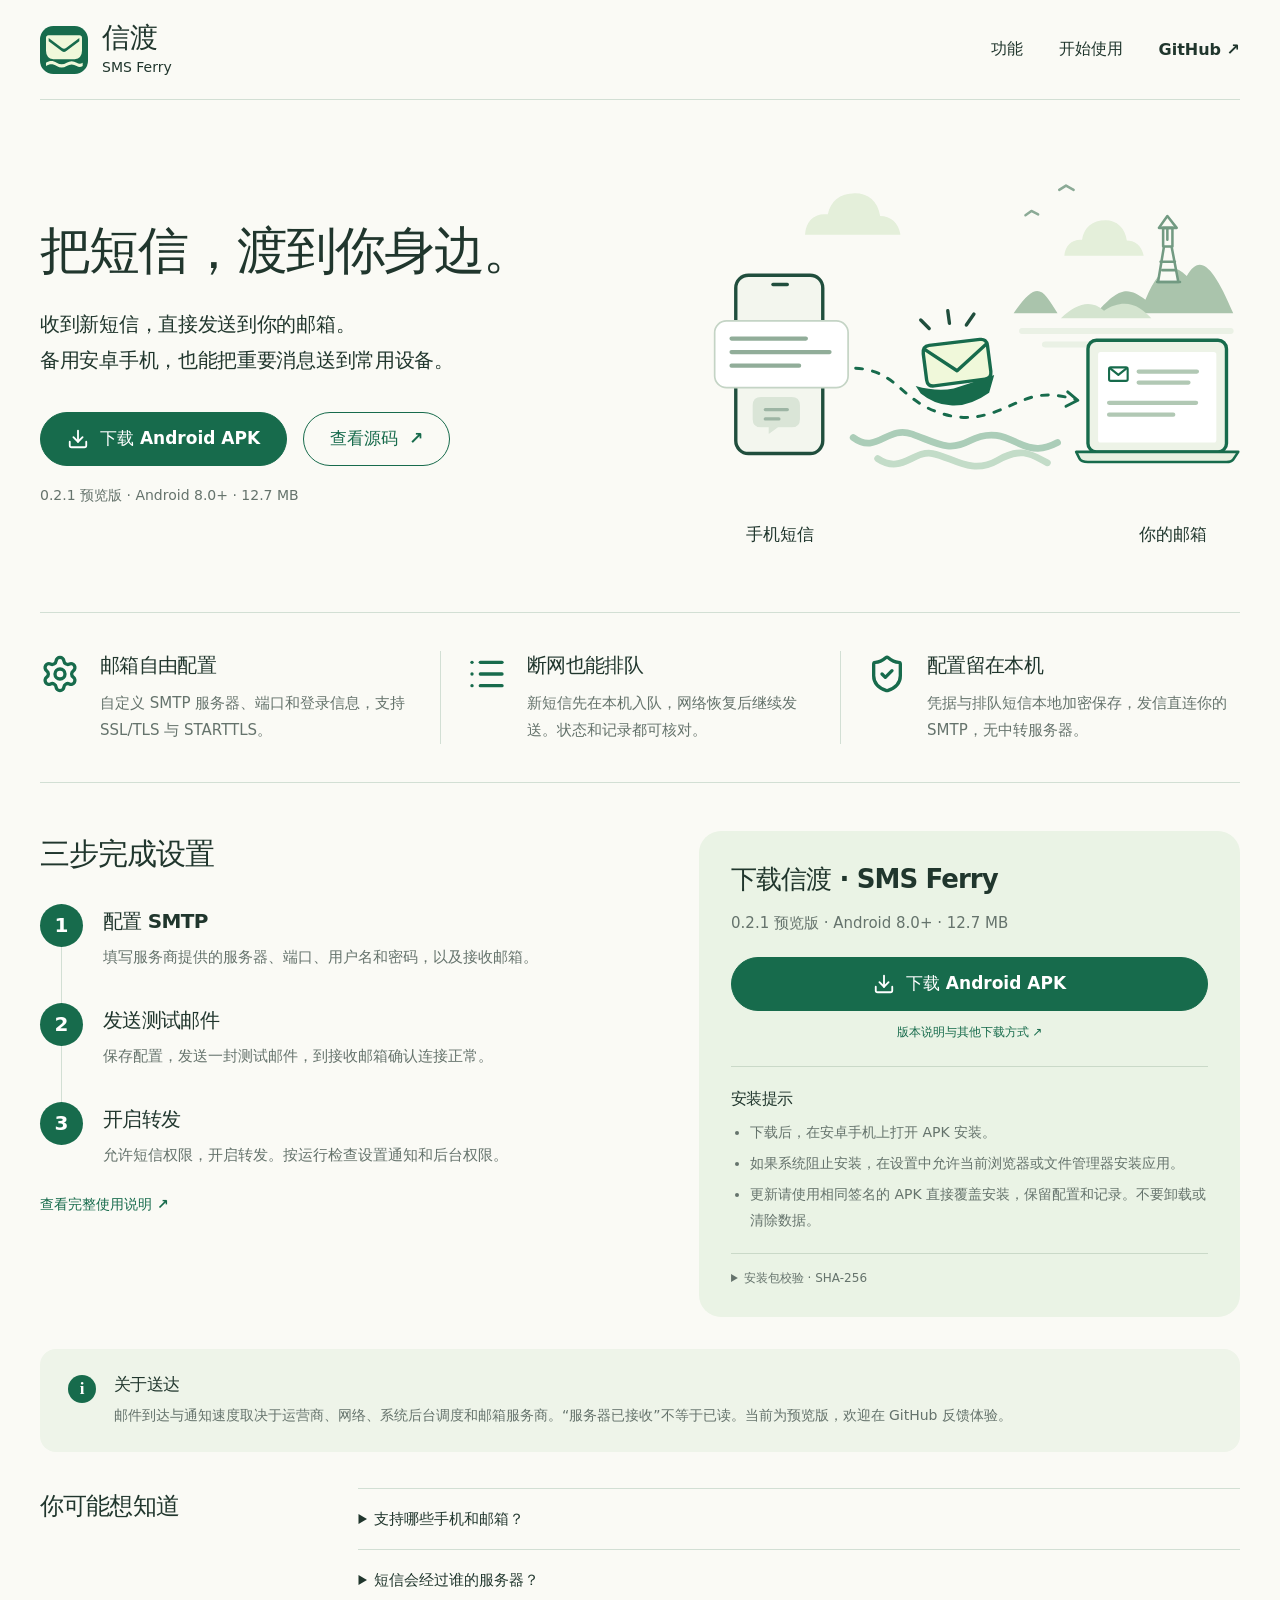
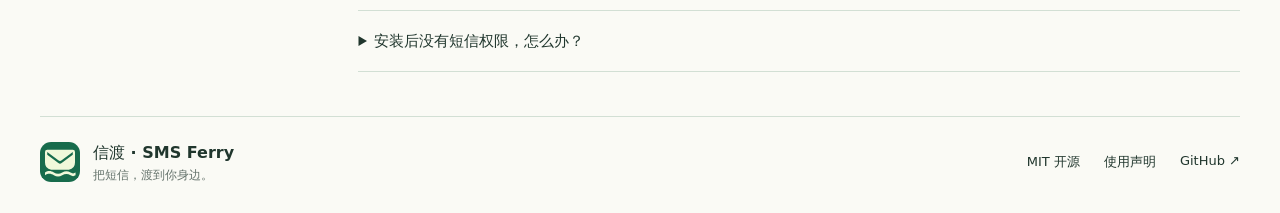
==== site/index.html @ 3c11ebfd "feat: publish SMS Ferry website and APK download" ====
<!doctype html>
<html lang="zh-CN">
<head>
  <meta charset="utf-8">
  <meta name="viewport" content="width=device-width, initial-scale=1">
  <meta name="theme-color" content="#176b4c">
  <title>信渡 · SMS Ferry — 把短信，渡到你身边</title>
  <meta name="description" content="信渡是一款 MIT 开源的 Android 短信转发工具。自定义 SMTP 邮箱，本机加密配置，断网排队。下载 Android APK，三步开始使用。">
  <meta property="og:type" content="website">
  <meta property="og:title" content="信渡 · SMS Ferry — 把短信，渡到你身边">
  <meta property="og:description" content="收到新短信，直接发送到你的邮箱。轻量 Android 工具，MIT 开源。">
  <meta property="og:url" content="https://sobigrice.github.io/sms-ferry/">
  <link rel="canonical" href="https://sobigrice.github.io/sms-ferry/">
  <link rel="icon" href="./assets/logo.svg" type="image/svg+xml">
  <link rel="stylesheet" href="./styles.css">
  <script src="./main.js" defer></script>
</head>
<body>
  <a class="skip-link" href="#main">跳到主要内容</a>
  <div class="page">
    <header class="site-header">
      <a class="brand" href="./" aria-label="信渡首页"><img src="./assets/logo.svg" width="48" height="48" alt=""><span><strong>信渡</strong><small>SMS Ferry</small></span></a>
      <nav aria-label="主要导航"><a class="section-link" href="#features">功能</a><a class="section-link" href="#start">开始使用</a><a href="https://github.com/soBigRice/sms-ferry" target="_blank" rel="noopener noreferrer">GitHub <span aria-hidden="true">↗</span></a></nav>
    </header>
    <main id="main">
      <section class="hero" aria-labelledby="hero-title">
        <div class="hero-copy">
          <h1 id="hero-title"><span>把短信，</span><span>渡到你身边。</span></h1>
          <p class="hero-description">收到新短信，直接发送到你的邮箱。<br>备用安卓手机，也能把重要消息送到常用设备。</p>
          <div class="hero-actions">
            <a class="button primary" data-download href="https://github.com/soBigRice/sms-ferry/releases/download/v0.2.1/sms-ferry-0.2.1-debug.apk"><span class="download-icon" aria-hidden="true"></span>下载 Android APK</a>
            <a class="button secondary" href="https://github.com/soBigRice/sms-ferry" target="_blank" rel="noopener noreferrer">查看源码 <span aria-hidden="true">↗</span></a>
          </div>
          <p class="release-meta" data-release-meta>0.2.1 预览版 · Android 8.0+ · 12.7 MB</p>
        </div>
        <figure class="hero-art">
          <img src="./assets/ferry-route.svg" width="650" height="420" alt="短信从安卓手机，经由信封小舟，直接送到邮箱的示意图">
          <figcaption><span>手机短信</span><span>你的邮箱</span></figcaption>
        </figure>
      </section>

      <section class="features" id="features" aria-label="信渡的功能">
        <article class="feature"><img src="./assets/icons/settings.svg" width="40" height="40" alt=""><div><h2>邮箱自由配置</h2><p>自定义 SMTP 服务器、端口和登录信息，支持 SSL/TLS 与 STARTTLS。</p></div></article>
        <article class="feature"><img src="./assets/icons/list.svg" width="40" height="40" alt=""><div><h2>断网也能排队</h2><p>新短信先在本机入队，网络恢复后继续发送。状态和记录都可核对。</p></div></article>
        <article class="feature"><img src="./assets/icons/shield-check.svg" width="40" height="40" alt=""><div><h2>配置留在本机</h2><p>凭据与排队短信本地加密保存，发信直连你的 SMTP，无中转服务器。</p></div></article>
      </section>

      <section class="getting-started" id="start" aria-labelledby="start-title">
        <div class="setup">
          <h2 id="start-title">三步完成设置</h2>
          <ol class="steps">
            <li><span class="step-number" aria-hidden="true">1</span><div><h3>配置 SMTP</h3><p>填写服务商提供的服务器、端口、用户名和密码，以及接收邮箱。</p></div></li>
            <li><span class="step-number" aria-hidden="true">2</span><div><h3>发送测试邮件</h3><p>保存配置，发送一封测试邮件，到接收邮箱确认连接正常。</p></div></li>
            <li><span class="step-number" aria-hidden="true">3</span><div><h3>开启转发</h3><p>允许短信权限，开启转发。按运行检查设置通知和后台权限。</p></div></li>
          </ol>
          <a class="text-link" href="https://github.com/soBigRice/sms-ferry#安装与首次设置" target="_blank" rel="noopener noreferrer">查看完整使用说明 <span aria-hidden="true">↗</span></a>
        </div>
        <aside class="download-panel" id="download" aria-labelledby="download-title">
          <h2 id="download-title">下载信渡 · SMS Ferry</h2>
          <p class="panel-meta" data-release-meta>0.2.1 预览版 · Android 8.0+ · 12.7 MB</p>
          <a class="button primary full-width" data-download href="https://github.com/soBigRice/sms-ferry/releases/download/v0.2.1/sms-ferry-0.2.1-debug.apk"><span class="download-icon" aria-hidden="true"></span>下载 Android APK</a>
          <a class="release-link" data-release-link href="https://github.com/soBigRice/sms-ferry/releases/tag/v0.2.1" target="_blank" rel="noopener noreferrer">版本说明与其他下载方式 <span aria-hidden="true">↗</span></a>
          <div class="install-hints"><h3>安装提示</h3><ul><li>下载后，在安卓手机上打开 APK 安装。</li><li>如果系统阻止安装，在设置中允许当前浏览器或文件管理器安装应用。</li><li>更新请使用相同签名的 APK 直接覆盖安装，保留配置和记录。不要卸载或清除数据。</li></ul></div>
          <details class="checksum"><summary>安装包校验 · SHA-256</summary><code id="apk-checksum">bcef3dd66336d851a3e5d56b750dd84c6179417364b8c82a97b786c828c140c4</code><button type="button" id="copy-checksum">复制校验值</button><span id="copy-result" role="status" aria-live="polite"></span></details>
        </aside>
      </section>

      <aside class="delivery-note"><span class="note-symbol" aria-hidden="true">i</span><div><h2>关于送达</h2><p>邮件到达与通知速度取决于运营商、网络、系统后台调度和邮箱服务商。“服务器已接收”不等于已读。当前为预览版，欢迎在 GitHub 反馈体验。</p></div></aside>

      <section class="faq" aria-labelledby="faq-title"><h2 id="faq-title">你可能想知道</h2><div class="faq-list">
        <details><summary>支持哪些手机和邮箱？</summary><p>最低 Android 8.0，主要验证设备为三星 S21 / Android 15，不代表所有机型均已实测。支持以用户名与密码、授权码或应用专用密码登录的 SMTP 服务；仅支持 OAuth 的登录方式暂不支持。接收邮箱不需要在信渡中配置 POP3 或 IMAP。</p></details>
        <details><summary>短信会经过谁的服务器？</summary><p>应用直接连接你配置的 SMTP 服务，不经过作者运营的服务器。短信的来源号码、接收时间和完整正文会发送到接收邮箱，验证码不会自动隐藏；邮箱服务商和已登录邮箱的设备可能接触内容。本地加密与 TLS 不等于端到端加密。仅在自己或明确获授权的设备和邮箱上使用。</p><a class="text-link" href="https://github.com/soBigRice/sms-ferry/blob/main/SECURITY.md" target="_blank" rel="noopener noreferrer">安全与隐私声明 ↗</a></details>
        <details><summary>安装后没有短信权限，怎么办？</summary><p>短信读取属于 Android 受限权限，安装器和用户授权都需要允许。如果没有短信权限开关，先按仓库说明检查安装方式。三星还建议加入“从不休眠的应用”；不要为排查卸载或清除数据。</p><a class="text-link" href="https://github.com/soBigRice/sms-ferry#安装与首次设置" target="_blank" rel="noopener noreferrer">查看安装与权限说明 ↗</a></details>
      </div></section>
    </main>
    <footer class="site-footer"><a class="footer-brand" href="./"><img src="./assets/logo.svg" width="40" height="40" alt=""><span><strong>信渡 · SMS Ferry</strong><small>把短信，渡到你身边。</small></span></a><div><a href="https://github.com/soBigRice/sms-ferry/blob/main/LICENSE" target="_blank" rel="noopener noreferrer">MIT 开源</a><a href="https://github.com/soBigRice/sms-ferry/blob/main/README.md#免责声明" target="_blank" rel="noopener noreferrer">使用声明</a><a href="https://github.com/soBigRice/sms-ferry" target="_blank" rel="noopener noreferrer">GitHub ↗</a></div></footer>
  </div>
</body>
</html>
---- site/styles.css ----
:root {
  color-scheme:light;
  --background:#fafaf5;
  --ink:#20362d;
  --muted:#65736c;
  --green:#176b4c;
  --line:#d2dfd4;
  --panel:#eaf3e5;
  --radius:22px;
  --ease:cubic-bezier(.2,0,0,1);
  font-family:system-ui,-apple-system,"Segoe UI","PingFang SC","Microsoft YaHei",sans-serif;
  color:var(--ink);
  background:var(--background);
  font-synthesis:none;
}
* {
  box-sizing:border-box;
}
html {
  scroll-behavior:smooth;
  scroll-padding-top:24px;
}
body {
  margin:0;
}
a {
  color:inherit;
  text-decoration:none;
}
button {
  font:inherit;
}
img {
  max-width:100%;
  display:block;
}
h1,h2,h3,p {
  margin:0;
}
h1,h2,h3 {
  font-weight:700;
  letter-spacing:-.035em;
}
a,button,summary {
  -webkit-tap-highlight-color:transparent;
}
a:focus-visible,button:focus-visible,summary:focus-visible {
  outline:3px solid var(--green);
  outline-offset:5px;
  border-radius:5px;
}
.page {
  width:min(1200px,calc(100% - 80px));
  margin:0 auto;
}
.skip-link {
  position:fixed;
  top:12px;
  left:12px;
  z-index:5;
  background:var(--green);
  color:white;
  padding:12px 20px;
  border-radius:8px;
  transform:translateY(-150%);
}
.skip-link:focus {
  transform:none;
}
.site-header {
  min-height:100px;
  display:flex;
  justify-content:space-between;
  align-items:center;
  gap:24px;
  border-bottom:1px solid var(--line);
  padding:20px 0;
}
.brand {
  display:flex;
  align-items:center;
  gap:14px;
}
.brand strong {
  display:block;
  font-size:28px;
  line-height:1.2;
}
.brand small {
  display:block;
  font-size:14px;
  line-height:1.5;
  margin-top:2px;
}
.site-header nav {
  display:flex;
  gap:36px;
  align-items:center;
  font-size:16px;
  font-weight:650;
}
.site-header nav a {
  padding:8px 0;
}
.site-header nav a:hover,.text-link:hover,.release-link:hover,.site-footer a:hover {
  text-decoration:underline;
  text-underline-offset:5px;
}
.hero {
  display:grid;
  grid-template-columns:1.13fr 1fr;
  gap:30px;
  align-items:center;
  padding:78px 0 66px;
}
.hero h1 {
  font-size:clamp(38px,4vw,56px);
  line-height:1.25;
  white-space:nowrap;
}
.hero h1 span {
  display:inline;
}
.hero-description {
  font-size:20px;
  line-height:1.8;
  margin-top:24px;
  letter-spacing:-.015em;
}
.hero-actions {
  display:flex;
  flex-wrap:wrap;
  gap:16px;
  margin-top:34px;
}
.button {
  min-height:54px;
  padding:14px 26px;
  display:inline-flex;
  align-items:center;
  justify-content:center;
  gap:11px;
  border:1.5px solid var(--green);
  border-radius:32px;
  font-size:17px;
  font-weight:650;
  line-height:1.4;
  transition:background-color 160ms var(--ease),transform 160ms var(--ease);
}
.button:hover {
  transform:translateY(-2px);
}
.button:active {
  transform:translateY(0);
}
.primary {
  color:white;
  background:var(--green);
}
.primary:hover {
  background:#125a3f;
}
.secondary {
  color:var(--green);
  background:transparent;
}
.secondary:hover {
  background:var(--panel);
}
.download-icon {
  width:22px;
  height:22px;
  flex-shrink:0;
  background:currentColor;
  -webkit-mask:url("./assets/icons/download.svg") center/contain no-repeat;
  mask:url("./assets/icons/download.svg") center/contain no-repeat;
}
.release-meta {
  font-size:14px;
  color:var(--muted);
  margin-top:18px;
  line-height:1.6;
}
.hero-art {
  margin:0;
  min-width:0;
}
.hero-art img {
  width:100%;
  height:auto;
}
.hero-art figcaption {
  display:flex;
  justify-content:space-between;
  padding:0 6% 0 10%;
  margin-top:-10px;
  font-size:17px;
  font-weight:600;
}
.features {
  display:grid;
  grid-template-columns:repeat(3,1fr);
  padding:38px 0;
  border-top:1px solid var(--line);
  border-bottom:1px solid var(--line);
}
.feature {
  display:flex;
  gap:20px;
  padding:0 26px;
}
.feature:first-child {
  padding-left:0;
}
.feature:last-child {
  padding-right:0;
}
.feature+.feature {
  border-left:1px solid var(--line);
}
.feature>img {
  flex-shrink:0;
  margin-top:3px;
}
.feature h2 {
  font-size:20px;
  line-height:1.45;
  margin-bottom:10px;
}
.feature p {
  font-size:15px;
  line-height:1.8;
  color:var(--muted);
}
.getting-started {
  display:grid;
  grid-template-columns:1.1fr 1fr;
  gap:64px;
  padding:48px 0 32px;
}
.setup>h2 {
  font-size:30px;
  line-height:1.5;
}
.steps {
  list-style:none;
  margin:28px 0 24px;
  padding:0;
  position:relative;
}
.steps:before {
  content:"";
  position:absolute;
  left:21px;
  top:20px;
  bottom:38px;
  width:1px;
  background:var(--line);
}
.steps li {
  display:flex;
  align-items:flex-start;
  gap:20px;
  position:relative;
  padding-bottom:32px;
}
.steps li:last-child {
  padding-bottom:0;
}
.step-number {
  display:grid;
  place-items:center;
  flex-shrink:0;
  width:43px;
  height:43px;
  border-radius:50%;
  background:var(--green);
  color:white;
  font-size:20px;
  font-weight:600;
  line-height:1;
}
.steps h3 {
  font-size:20px;
  margin:4px 0 9px;
}
.steps p {
  font-size:15px;
  line-height:1.8;
  color:var(--muted);
}
.text-link {
  font-size:14px;
  color:var(--green);
  font-weight:600;
  line-height:1.6;
  display:inline-block;
}
.download-panel {
  background:var(--panel);
  border-radius:var(--radius);
  padding:30px 32px;
  align-self:start;
}
.download-panel>h2 {
  font-size:26px;
  line-height:1.4;
}
.panel-meta {
  font-size:15px;
  color:var(--muted);
  margin:14px 0 20px;
  line-height:1.7;
}
.full-width {
  width:100%;
}
.release-link {
  display:block;
  text-align:center;
  font-size:12px;
  color:var(--green);
  margin-top:12px;
  line-height:1.6;
}
.install-hints {
  border-top:1px solid #cad9c8;
  margin-top:24px;
  padding-top:22px;
}
.install-hints h3 {
  font-size:16px;
  margin-bottom:10px;
}
.install-hints ul {
  padding-left:19px;
  margin:0;
  color:var(--muted);
  font-size:14px;
  line-height:1.8;
}
.install-hints li+li {
  margin-top:6px;
}
.checksum {
  border-top:1px solid #cad9c8;
  margin-top:20px;
  padding-top:16px;
  font-size:12px;
  color:var(--muted);
}
summary {
  cursor:pointer;
}
.checksum code {
  display:block;
  overflow-wrap:anywhere;
  font:12px/1.8 ui-monospace,SFMono-Regular,Consolas,monospace;
  margin:12px 0 10px;
}
.checksum button {
  border:1px solid var(--green);
  background:transparent;
  color:var(--green);
  border-radius:6px;
  padding:7px 11px;
  cursor:pointer;
  font-size:12px;
}
.checksum button:hover {
  background:#dcebd7;
}
#copy-result {
  display:block;
  margin-top:8px;
  line-height:1.5;
}
.delivery-note {
  background:#eef4e9;
  border-radius:16px;
  display:flex;
  align-items:flex-start;
  gap:18px;
  padding:24px 28px;
  margin:0 0 36px;
}
.note-symbol {
  width:28px;
  height:28px;
  flex-shrink:0;
  margin-top:2px;
  display:grid;
  place-items:center;
  border-radius:50%;
  background:var(--green);
  color:white;
  font-weight:750;
  font-size:17px;
  font-family:Georgia,serif;
}
.delivery-note h2 {
  font-size:17px;
  margin-bottom:7px;
}
.delivery-note p {
  font-size:14px;
  line-height:1.8;
  color:var(--muted);
}
.faq {
  display:grid;
  grid-template-columns:.65fr 2fr;
  gap:32px;
  margin:0 0 44px;
}
.faq>h2 {
  font-size:24px;
  line-height:1.5;
}
.faq-list {
  border-top:1px solid var(--line);
}
.faq-list details {
  padding:18px 0;
  border-bottom:1px solid var(--line);
}
.faq-list summary {
  font-size:15px;
  font-weight:600;
  line-height:1.6;
}
.faq-list p {
  font-size:14px;
  line-height:1.9;
  color:var(--muted);
  margin:14px 0 8px;
}
.site-footer {
  display:flex;
  justify-content:space-between;
  align-items:center;
  gap:24px;
  border-top:1px solid var(--line);
  padding:23px 0 28px;
}
.footer-brand {
  display:flex;
  gap:13px;
  align-items:center;
}
.footer-brand strong {
  display:block;
  font-size:16px;
  line-height:1.6;
}
.footer-brand small {
  display:block;
  color:var(--muted);
  font-size:12px;
  line-height:1.6;
}
.site-footer>div {
  display:flex;
  gap:24px;
  font-size:13px;
}
@media(min-width:1440px) {
  .hero {
    gap:40px;
  }
  .hero-description {
    font-size:21px;
  }
}
@media(max-width:1100px) {
  .page {
    width:calc(100% - 56px);
  }
  .hero {
    gap:20px;
  }
  .hero h1 {
    font-size:42px;
  }
  .hero-description {
    font-size:17px;
  }
  .hero-actions {
    gap:12px;
  }
  .button {
    font-size:15px;
    padding:13px 22px;
    min-height:50px;
  }
  .feature {
    gap:14px;
    padding:0 20px;
  }
  .feature>img {
    width:32px;
    height:32px;
  }
  .feature h2 {
    font-size:18px;
  }
  .feature p {
    font-size:14px;
  }
  .getting-started {
    gap:38px;
  }
  .download-panel {
    padding:26px;
  }
  .download-panel>h2 {
    font-size:24px;
  }
}
@media(max-width:820px) {
  .hero {
    grid-template-columns:1fr;
    gap:26px;
    padding:44px 0 38px;
  }
  .hero h1 {
    font-size:48px;
  }
  .hero-copy {
    max-width:650px;
  }
  .hero-description {
    font-size:19px;
  }
  .hero-art {
    max-width:550px;
    width:100%;
    justify-self:center;
  }
  .hero-art figcaption {
    font-size:15px;
  }
  .hero-actions {
    margin-top:27px;
  }
  .features {
    grid-template-columns:1fr;
    padding:0;
  }
  .feature {
    padding:24px 0!important;
  }
  .feature+.feature {
    border-left:none;
    border-top:1px solid var(--line);
  }
  .feature h2 {
    font-size:19px;
    margin-bottom:5px;
  }
  .feature p {
    font-size:15px;
  }
  .getting-started {
    grid-template-columns:1fr;
    gap:32px;
    padding:36px 0 28px;
  }
  .setup>h2 {
    font-size:28px;
  }
  .steps {
    margin-top:23px;
  }
  .steps li {
    padding-bottom:24px;
  }
  .download-panel {
    padding:28px;
  }
  .faq {
    grid-template-columns:1fr;
    gap:18px;
  }
  .site-header nav {
    gap:22px;
    font-size:14px;
  }
  .site-footer {
    flex-wrap:wrap;
  }
}
@media(max-width:520px) {
  .page {
    width:calc(100% - 40px);
  }
  .site-header {
    min-height:84px;
    padding:16px 0;
  }
  .brand {
    gap:11px;
  }
  .brand>img {
    width:44px;
    height:44px;
  }
  .brand strong {
    font-size:24px;
  }
  .brand small {
    font-size:12px;
  }
  .site-header .section-link {
    display:none;
  }
  .hero {
    padding-top:36px;
    gap:22px;
  }
  .hero h1 {
    font-size:40px;
    white-space:normal;
    line-height:1.25;
  }
  .hero h1 span {
    display:block;
  }
  .hero-description {
    font-size:16px;
    margin-top:18px;
  }
  .hero-actions {
    gap:11px;
    margin-top:24px;
  }
  .button {
    font-size:14px;
    min-height:49px;
    padding:12px 19px;
  }
  .hero-actions .primary {
    flex-grow:1;
  }
  .hero-actions .secondary {
    padding:12px 15px;
  }
  .release-meta {
    font-size:12px;
    margin-top:14px;
  }
  .hero-art figcaption {
    font-size:14px;
  }
  .hero-art {
    margin-top:3px;
  }
  .feature {
    gap:16px;
  }
  .feature>img {
    width:34px;
    height:34px;
  }
  .feature h2 {
    font-size:18px;
  }
  .feature p {
    font-size:14px;
  }
  .setup>h2 {
    font-size:27px;
  }
  .steps li {
    gap:15px;
  }
  .steps h3 {
    font-size:18px;
  }
  .steps p {
    font-size:14px;
  }
  .step-number {
    width:40px;
    height:40px;
    font-size:18px;
  }
  .steps:before {
    left:19px;
  }
  .download-panel {
    padding:25px 22px;
  }
  .download-panel>h2 {
    font-size:22px;
  }
  .panel-meta {
    font-size:13px;
  }
  .delivery-note {
    padding:20px;
    gap:13px;
    margin-bottom:29px;
  }
  .delivery-note p {
    font-size:13px;
  }
  .delivery-note h2 {
    font-size:16px;
  }
  .note-symbol {
    width:24px;
    height:24px;
    font-size:15px;
  }
  .faq>h2 {
    font-size:23px;
  }
  .faq {
    margin-bottom:32px;
  }
  .site-footer>div {
    gap:20px;
    font-size:12px;
  }
  .site-footer {
    gap:20px;
  }
}
@media(prefers-reduced-motion:reduce) {
  html {
    scroll-behavior:auto;
  }
  *,*:before,*:after {
    transition:none!important;
    animation:none!important;
  }
  .button:hover {
    transform:none;
  }
}
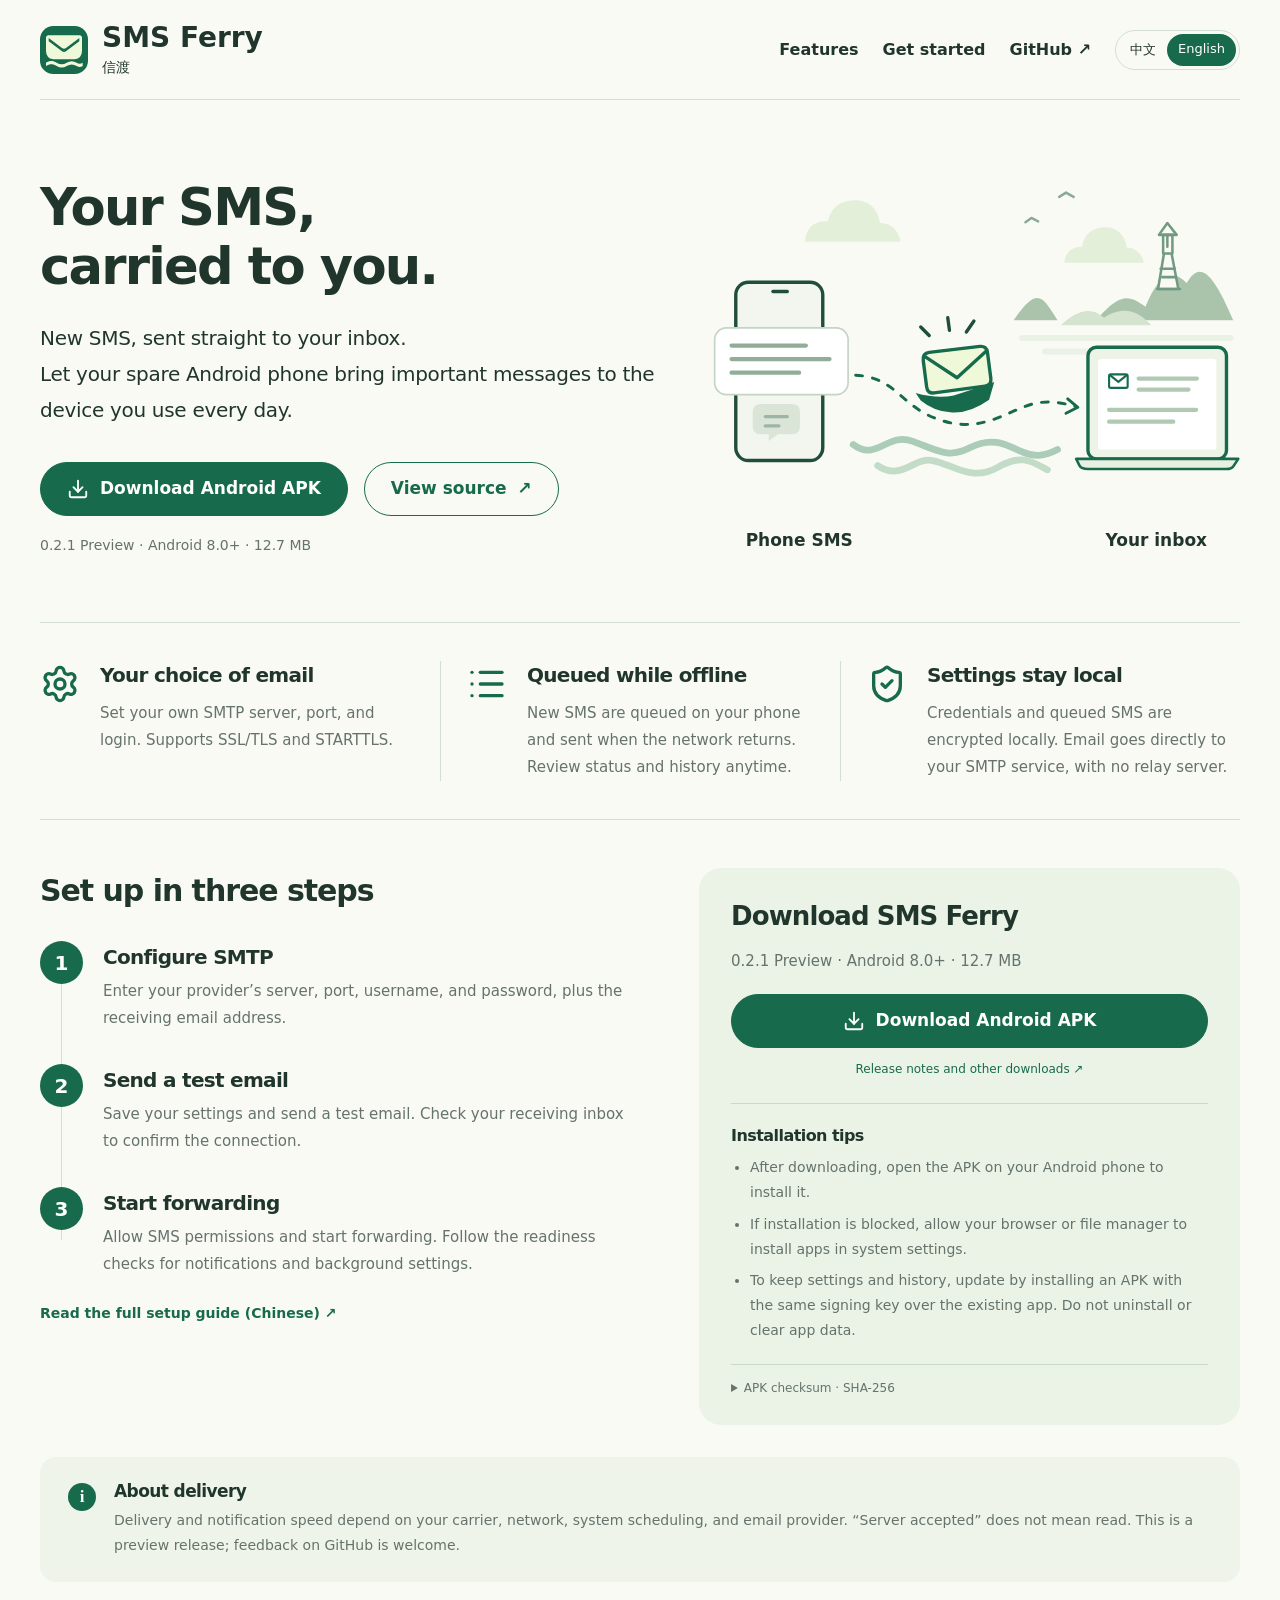
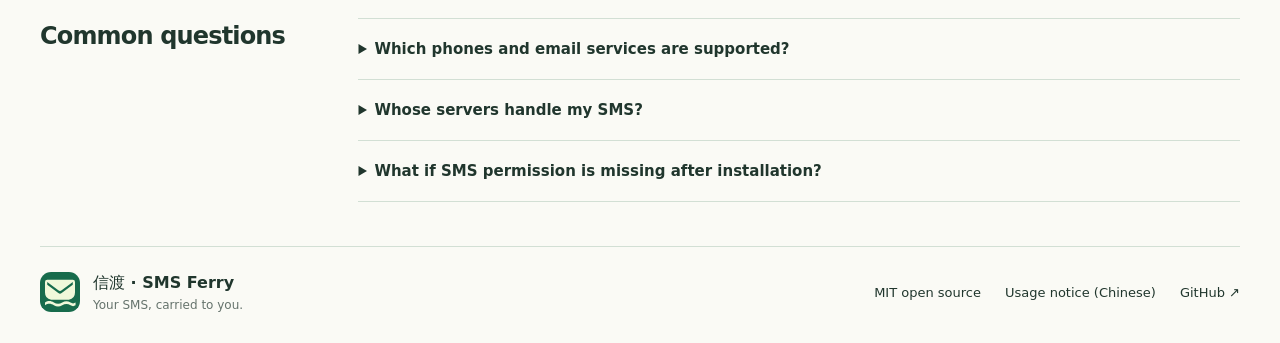
==== commit ded556e6: "feat: add bilingual UI and GitHub app updates" ====
--- a/site/index.html
+++ b/site/index.html
@@ -10,6 +10,8 @@
   <meta property="og:title" content="信渡 · SMS Ferry — 把短信，渡到你身边">
   <meta property="og:description" content="收到新短信，直接发送到你的邮箱。轻量 Android 工具，MIT 开源。">
   <meta property="og:url" content="https://sobigrice.github.io/sms-ferry/">
+  <link rel="alternate" hreflang="zh" href="https://sobigrice.github.io/sms-ferry/">
+  <link rel="alternate" hreflang="en" href="https://sobigrice.github.io/sms-ferry/en.html">
   <link rel="canonical" href="https://sobigrice.github.io/sms-ferry/">
   <link rel="icon" href="./assets/logo.svg" type="image/svg+xml">
   <link rel="stylesheet" href="./styles.css">
@@ -20,7 +22,7 @@
   <div class="page">
     <header class="site-header">
       <a class="brand" href="./" aria-label="信渡首页"><img src="./assets/logo.svg" width="48" height="48" alt=""><span><strong>信渡</strong><small>SMS Ferry</small></span></a>
-      <nav aria-label="主要导航"><a class="section-link" href="#features">功能</a><a class="section-link" href="#start">开始使用</a><a href="https://github.com/soBigRice/sms-ferry" target="_blank" rel="noopener noreferrer">GitHub <span aria-hidden="true">↗</span></a></nav>
+      <div class="header-actions"><nav aria-label="主要导航"><a class="section-link" href="#features">功能</a><a class="section-link" href="#start">开始使用</a><a href="https://github.com/soBigRice/sms-ferry" target="_blank" rel="noopener noreferrer">GitHub <span aria-hidden="true">↗</span></a></nav><div class="language-switch" role="group" aria-label="语言 / Language"><a href="./?lang=zh" lang="zh" data-language="zh" aria-current="page">中文</a><a href="./en.html?lang=en" lang="en" data-language="en">English</a></div></div>
     </header>
     <main id="main">
       <section class="hero" aria-labelledby="hero-title">
@@ -73,7 +75,7 @@
         <details><summary>安装后没有短信权限，怎么办？</summary><p>短信读取属于 Android 受限权限，安装器和用户授权都需要允许。如果没有短信权限开关，先按仓库说明检查安装方式。三星还建议加入“从不休眠的应用”；不要为排查卸载或清除数据。</p><a class="text-link" href="https://github.com/soBigRice/sms-ferry#安装与首次设置" target="_blank" rel="noopener noreferrer">查看安装与权限说明 ↗</a></details>
       </div></section>
     </main>
-    <footer class="site-footer"><a class="footer-brand" href="./"><img src="./assets/logo.svg" width="40" height="40" alt=""><span><strong>信渡 · SMS Ferry</strong><small>把短信，渡到你身边。</small></span></a><div><a href="https://github.com/soBigRice/sms-ferry/blob/main/LICENSE" target="_blank" rel="noopener noreferrer">MIT 开源</a><a href="https://github.com/soBigRice/sms-ferry/blob/main/README.md#免责声明" target="_blank" rel="noopener noreferrer">使用声明</a><a href="https://github.com/soBigRice/sms-ferry" target="_blank" rel="noopener noreferrer">GitHub ↗</a></div></footer>
+    <footer class="site-footer"><a class="footer-brand" href="./"><img src="./assets/logo.svg" width="40" height="40" alt=""><span><strong>信渡 · SMS Ferry</strong><small>把短信，渡到你身边。</small></span></a><div><a href="https://github.com/soBigRice/sms-ferry/blob/main/LICENSE" target="_blank" rel="noopener noreferrer">MIT 开源</a><a href="https://github.com/soBigRice/sms-ferry/blob/main/SECURITY.md#免责声明" target="_blank" rel="noopener noreferrer">使用声明</a><a href="https://github.com/soBigRice/sms-ferry" target="_blank" rel="noopener noreferrer">GitHub ↗</a></div></footer>
   </div>
 </body>
 </html>
--- a/site/styles.css
+++ b/site/styles.css
@@ -94,10 +94,39 @@
 }
 .site-header nav {
   display:flex;
-  gap:36px;
+  gap:24px;
   align-items:center;
   font-size:16px;
   font-weight:650;
+}
+.header-actions {
+  display:flex;
+  flex-wrap:wrap;
+  align-items:center;
+  justify-content:flex-end;
+  gap:24px;
+}
+.language-switch {
+  display:flex;
+  border:1px solid var(--line);
+  border-radius:24px;
+  padding:3px;
+  font-size:13px;
+}
+.language-switch a {
+  padding:7px 11px;
+  border-radius:20px;
+}
+.language-switch a[aria-current="page"] {
+  color:white;
+  background:var(--green);
+}
+html[lang="en"] .hero h1 {
+  white-space:normal;
+  line-height:1.15;
+}
+html[lang="en"] .hero h1 span {
+  display:block;
 }
 .site-header nav a {
   padding:8px 0;
@@ -597,7 +626,14 @@
   .site-header {
     min-height:84px;
     padding:16px 0;
-  }
+    flex-wrap:wrap;
+    gap:14px;
+  }
+  .header-actions {
+    flex:1;
+    gap:12px;
+  }
+  html[lang="en"] .brand strong { font-size:22px; }
   .brand {
     gap:11px;
   }
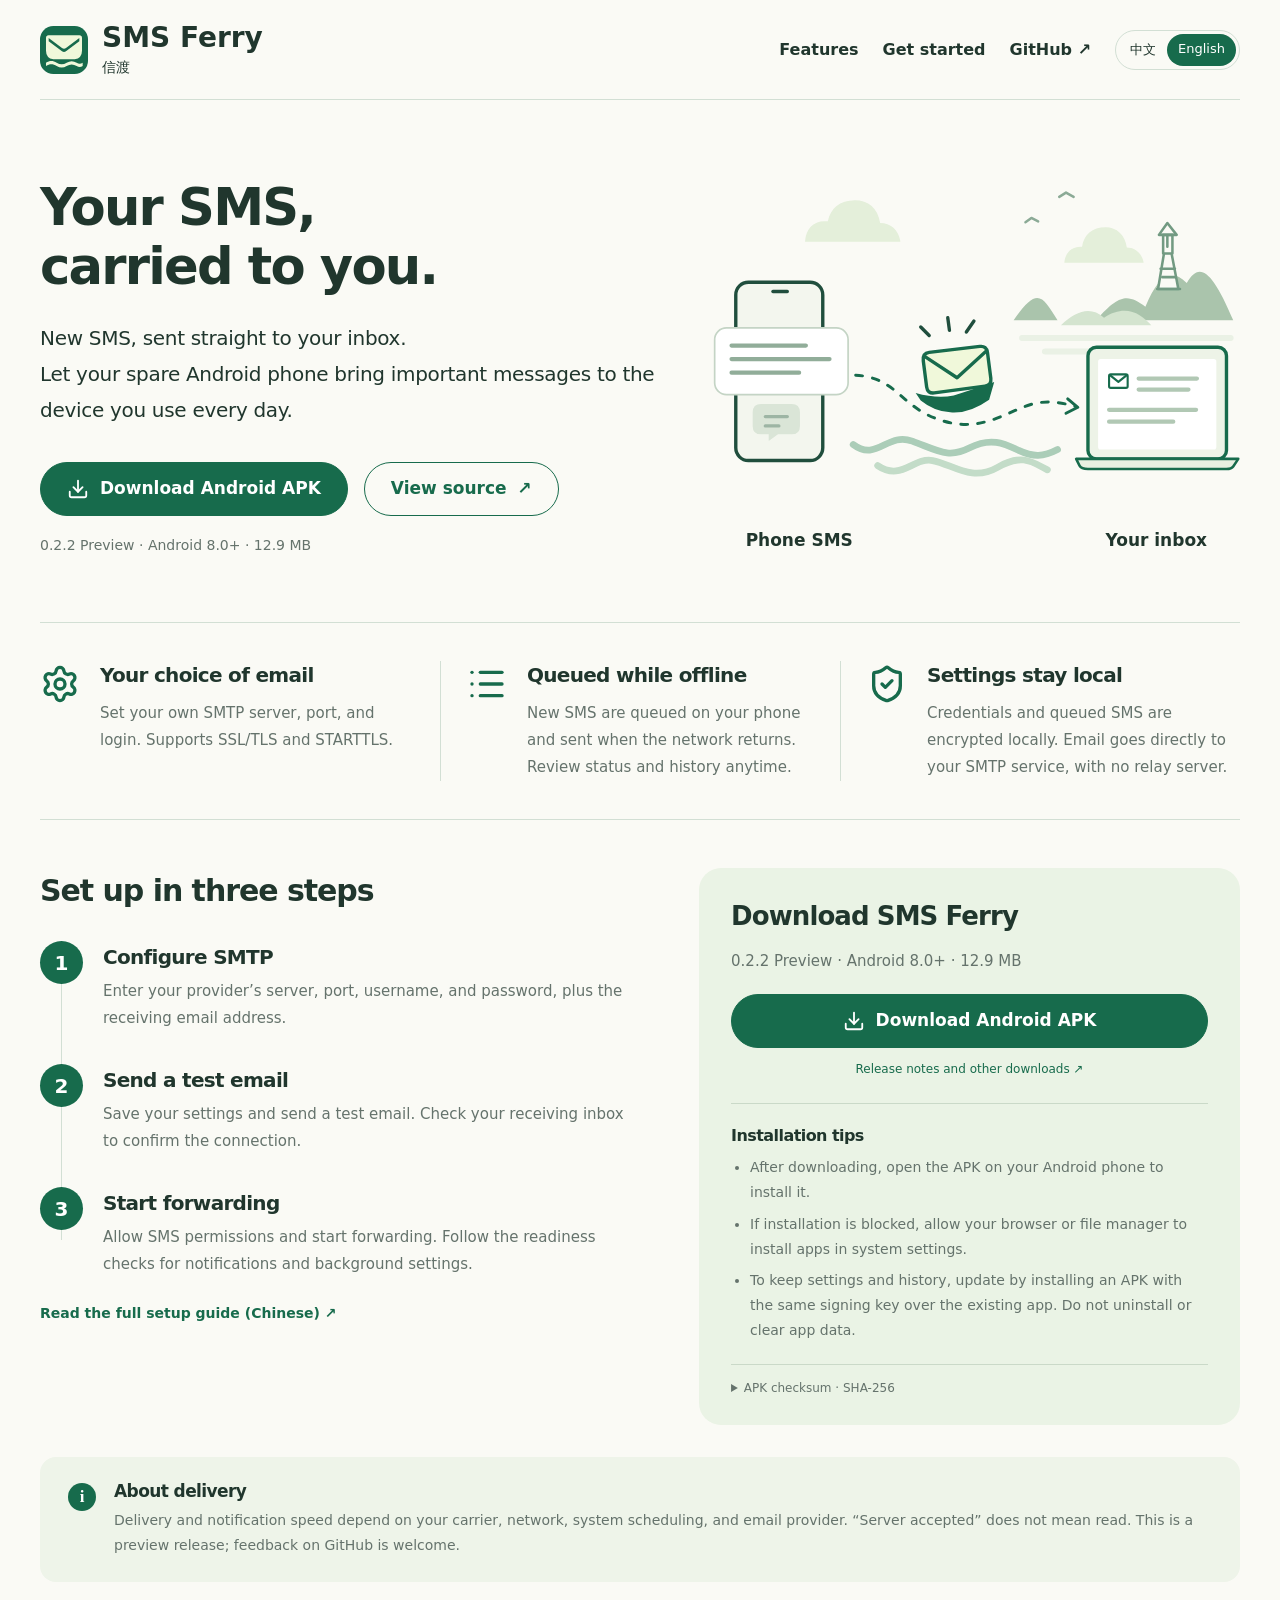
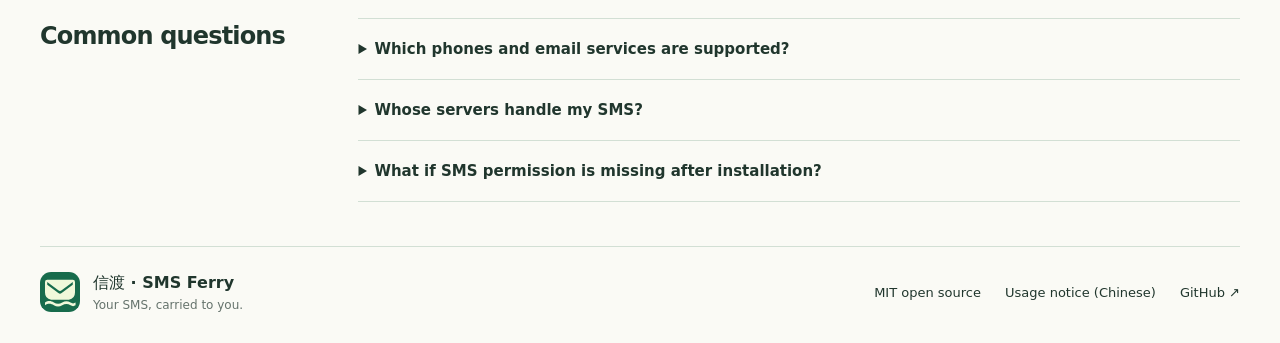
==== commit 539d5d47: "chore: publish 0.2.2 download metadata" ====
--- a/site/index.html
+++ b/site/index.html
@@ -30,10 +30,10 @@
           <h1 id="hero-title"><span>把短信，</span><span>渡到你身边。</span></h1>
           <p class="hero-description">收到新短信，直接发送到你的邮箱。<br>备用安卓手机，也能把重要消息送到常用设备。</p>
           <div class="hero-actions">
-            <a class="button primary" data-download href="https://github.com/soBigRice/sms-ferry/releases/download/v0.2.1/sms-ferry-0.2.1-debug.apk"><span class="download-icon" aria-hidden="true"></span>下载 Android APK</a>
+            <a class="button primary" data-download href="https://github.com/soBigRice/sms-ferry/releases/download/v0.2.2/sms-ferry-0.2.2-debug.apk"><span class="download-icon" aria-hidden="true"></span>下载 Android APK</a>
             <a class="button secondary" href="https://github.com/soBigRice/sms-ferry" target="_blank" rel="noopener noreferrer">查看源码 <span aria-hidden="true">↗</span></a>
           </div>
-          <p class="release-meta" data-release-meta>0.2.1 预览版 · Android 8.0+ · 12.7 MB</p>
+          <p class="release-meta" data-release-meta>0.2.2 预览版 · Android 8.0+ · 12.9 MB</p>
         </div>
         <figure class="hero-art">
           <img src="./assets/ferry-route.svg" width="650" height="420" alt="短信从安卓手机，经由信封小舟，直接送到邮箱的示意图">
@@ -59,11 +59,11 @@
         </div>
         <aside class="download-panel" id="download" aria-labelledby="download-title">
           <h2 id="download-title">下载信渡 · SMS Ferry</h2>
-          <p class="panel-meta" data-release-meta>0.2.1 预览版 · Android 8.0+ · 12.7 MB</p>
-          <a class="button primary full-width" data-download href="https://github.com/soBigRice/sms-ferry/releases/download/v0.2.1/sms-ferry-0.2.1-debug.apk"><span class="download-icon" aria-hidden="true"></span>下载 Android APK</a>
-          <a class="release-link" data-release-link href="https://github.com/soBigRice/sms-ferry/releases/tag/v0.2.1" target="_blank" rel="noopener noreferrer">版本说明与其他下载方式 <span aria-hidden="true">↗</span></a>
+          <p class="panel-meta" data-release-meta>0.2.2 预览版 · Android 8.0+ · 12.9 MB</p>
+          <a class="button primary full-width" data-download href="https://github.com/soBigRice/sms-ferry/releases/download/v0.2.2/sms-ferry-0.2.2-debug.apk"><span class="download-icon" aria-hidden="true"></span>下载 Android APK</a>
+          <a class="release-link" data-release-link href="https://github.com/soBigRice/sms-ferry/releases/tag/v0.2.2" target="_blank" rel="noopener noreferrer">版本说明与其他下载方式 <span aria-hidden="true">↗</span></a>
           <div class="install-hints"><h3>安装提示</h3><ul><li>下载后，在安卓手机上打开 APK 安装。</li><li>如果系统阻止安装，在设置中允许当前浏览器或文件管理器安装应用。</li><li>更新请使用相同签名的 APK 直接覆盖安装，保留配置和记录。不要卸载或清除数据。</li></ul></div>
-          <details class="checksum"><summary>安装包校验 · SHA-256</summary><code id="apk-checksum">bcef3dd66336d851a3e5d56b750dd84c6179417364b8c82a97b786c828c140c4</code><button type="button" id="copy-checksum">复制校验值</button><span id="copy-result" role="status" aria-live="polite"></span></details>
+          <details class="checksum"><summary>安装包校验 · SHA-256</summary><code id="apk-checksum">62065b8d8c8c757738a22ad6d9b2d5b83fffd42c01d7fa449b5af53d652803a8</code><button type="button" id="copy-checksum">复制校验值</button><span id="copy-result" role="status" aria-live="polite"></span></details>
         </aside>
       </section>
 
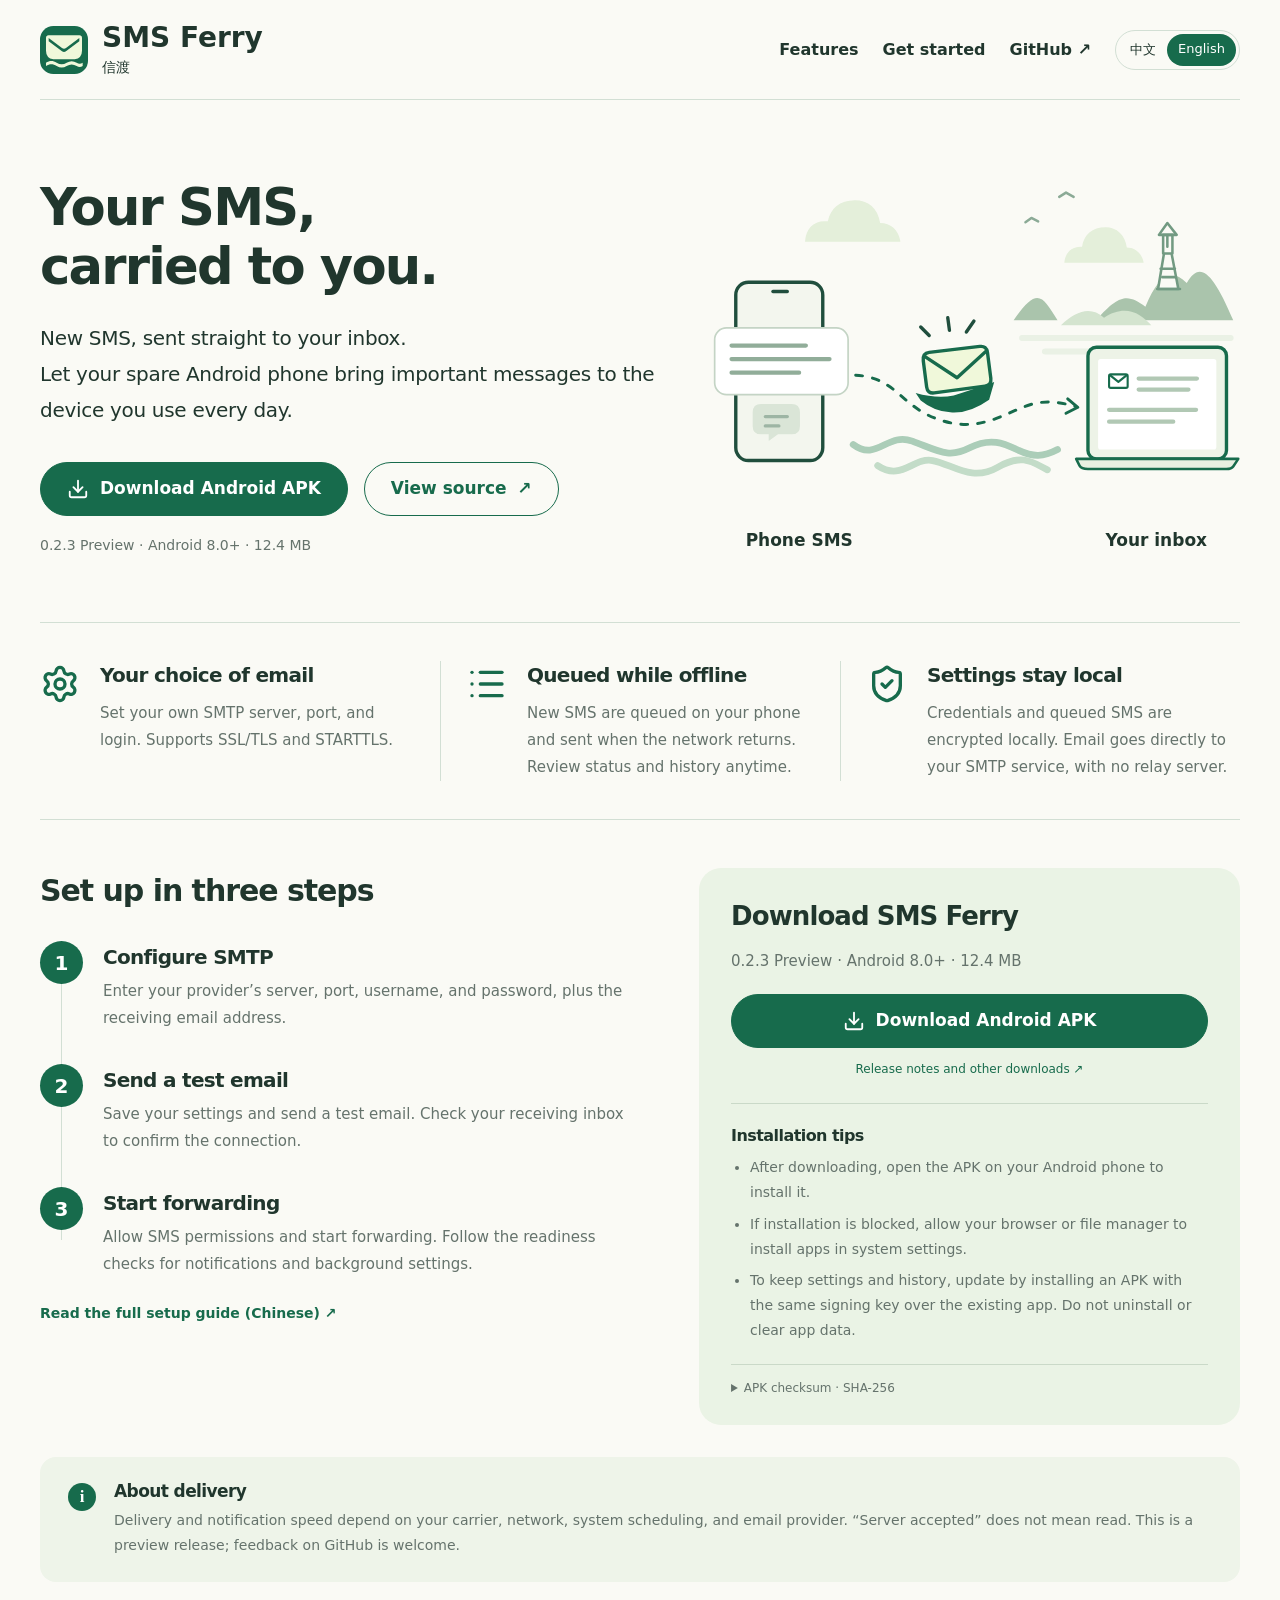
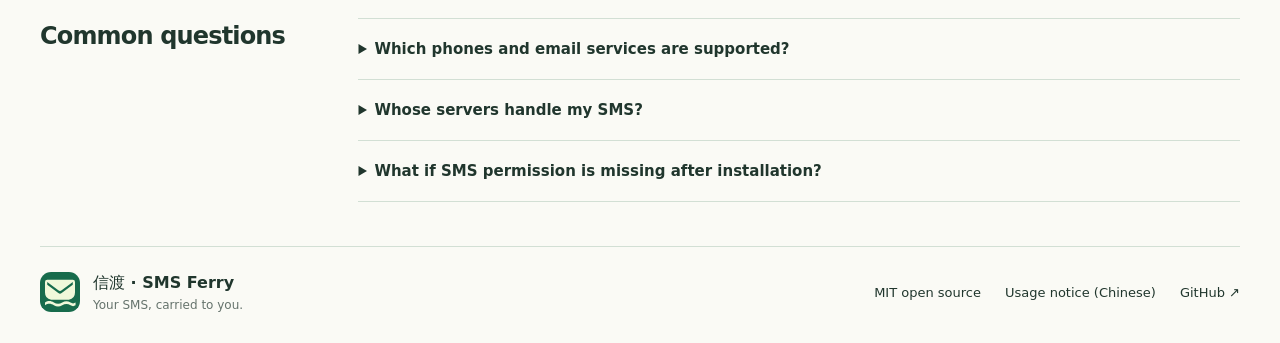
==== commit 76644fcc: "chore: publish 0.2.3 download metadata" ====
--- a/site/index.html
+++ b/site/index.html
@@ -30,10 +30,10 @@
           <h1 id="hero-title"><span>把短信，</span><span>渡到你身边。</span></h1>
           <p class="hero-description">收到新短信，直接发送到你的邮箱。<br>备用安卓手机，也能把重要消息送到常用设备。</p>
           <div class="hero-actions">
-            <a class="button primary" data-download href="https://github.com/soBigRice/sms-ferry/releases/download/v0.2.2/sms-ferry-0.2.2-debug.apk"><span class="download-icon" aria-hidden="true"></span>下载 Android APK</a>
+            <a class="button primary" data-download href="https://github.com/soBigRice/sms-ferry/releases/download/v0.2.3/sms-ferry-0.2.3-debug.apk"><span class="download-icon" aria-hidden="true"></span>下载 Android APK</a>
             <a class="button secondary" href="https://github.com/soBigRice/sms-ferry" target="_blank" rel="noopener noreferrer">查看源码 <span aria-hidden="true">↗</span></a>
           </div>
-          <p class="release-meta" data-release-meta>0.2.2 预览版 · Android 8.0+ · 12.9 MB</p>
+          <p class="release-meta" data-release-meta>0.2.3 预览版 · Android 8.0+ · 12.4 MB</p>
         </div>
         <figure class="hero-art">
           <img src="./assets/ferry-route.svg" width="650" height="420" alt="短信从安卓手机，经由信封小舟，直接送到邮箱的示意图">
@@ -59,11 +59,11 @@
         </div>
         <aside class="download-panel" id="download" aria-labelledby="download-title">
           <h2 id="download-title">下载信渡 · SMS Ferry</h2>
-          <p class="panel-meta" data-release-meta>0.2.2 预览版 · Android 8.0+ · 12.9 MB</p>
-          <a class="button primary full-width" data-download href="https://github.com/soBigRice/sms-ferry/releases/download/v0.2.2/sms-ferry-0.2.2-debug.apk"><span class="download-icon" aria-hidden="true"></span>下载 Android APK</a>
-          <a class="release-link" data-release-link href="https://github.com/soBigRice/sms-ferry/releases/tag/v0.2.2" target="_blank" rel="noopener noreferrer">版本说明与其他下载方式 <span aria-hidden="true">↗</span></a>
+          <p class="panel-meta" data-release-meta>0.2.3 预览版 · Android 8.0+ · 12.4 MB</p>
+          <a class="button primary full-width" data-download href="https://github.com/soBigRice/sms-ferry/releases/download/v0.2.3/sms-ferry-0.2.3-debug.apk"><span class="download-icon" aria-hidden="true"></span>下载 Android APK</a>
+          <a class="release-link" data-release-link href="https://github.com/soBigRice/sms-ferry/releases/tag/v0.2.3" target="_blank" rel="noopener noreferrer">版本说明与其他下载方式 <span aria-hidden="true">↗</span></a>
           <div class="install-hints"><h3>安装提示</h3><ul><li>下载后，在安卓手机上打开 APK 安装。</li><li>如果系统阻止安装，在设置中允许当前浏览器或文件管理器安装应用。</li><li>更新请使用相同签名的 APK 直接覆盖安装，保留配置和记录。不要卸载或清除数据。</li></ul></div>
-          <details class="checksum"><summary>安装包校验 · SHA-256</summary><code id="apk-checksum">62065b8d8c8c757738a22ad6d9b2d5b83fffd42c01d7fa449b5af53d652803a8</code><button type="button" id="copy-checksum">复制校验值</button><span id="copy-result" role="status" aria-live="polite"></span></details>
+          <details class="checksum"><summary>安装包校验 · SHA-256</summary><code id="apk-checksum">4104486e3c530c9e619f1d1432b3480b536aa5bdf7a7bcda2fa27764e1f576ac</code><button type="button" id="copy-checksum">复制校验值</button><span id="copy-result" role="status" aria-live="polite"></span></details>
         </aside>
       </section>
 
